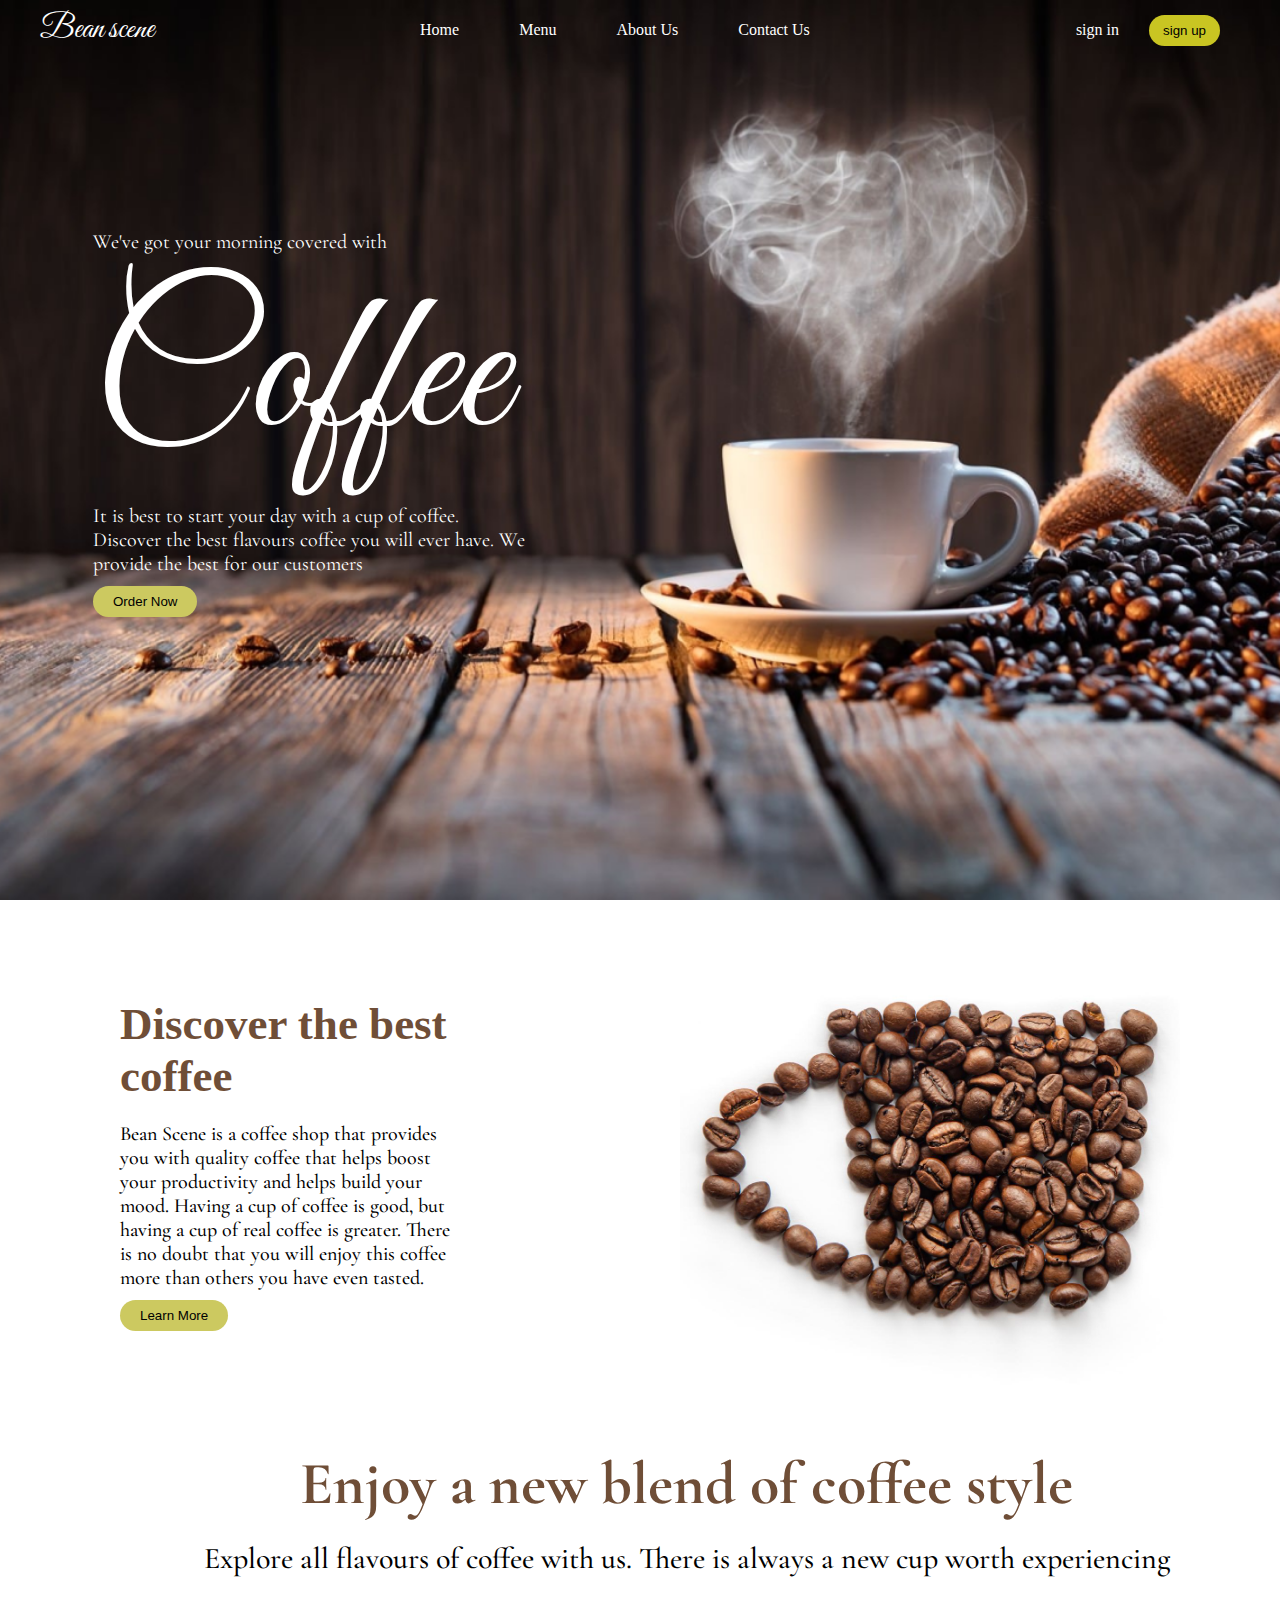
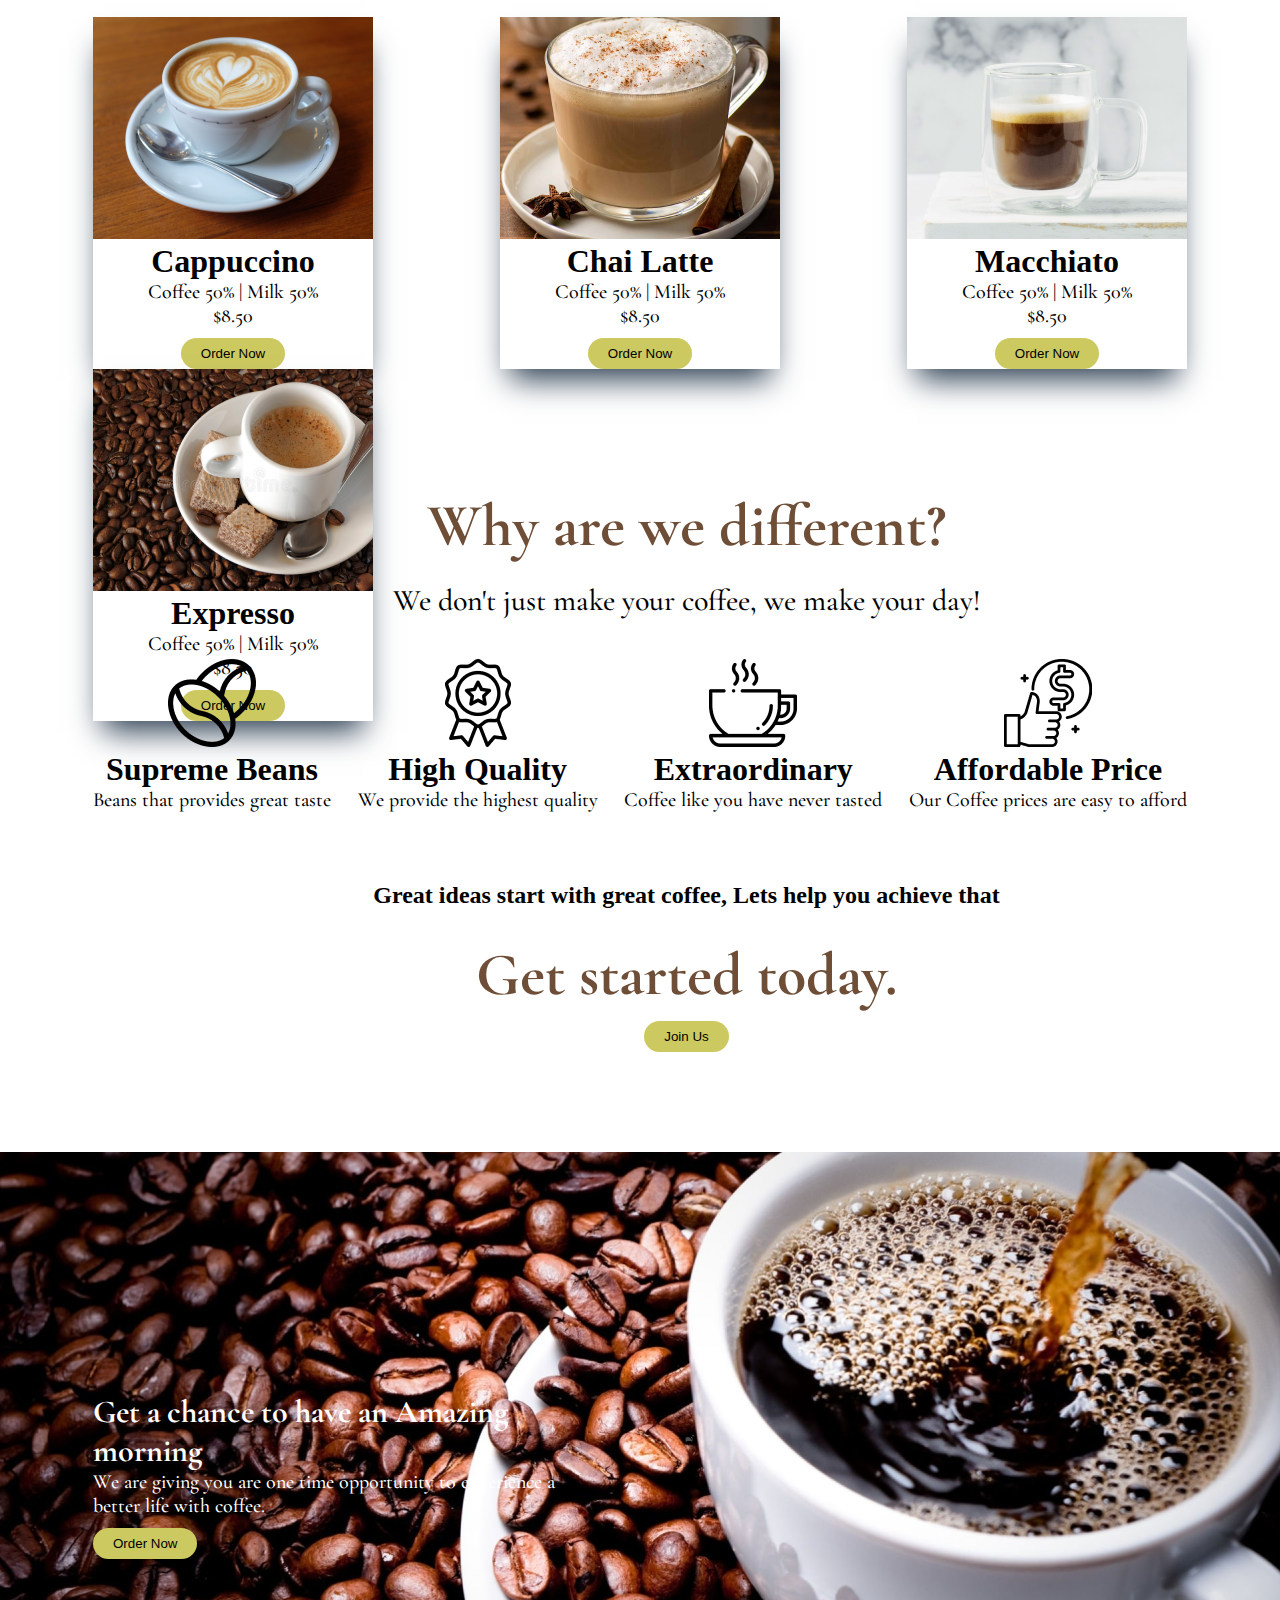
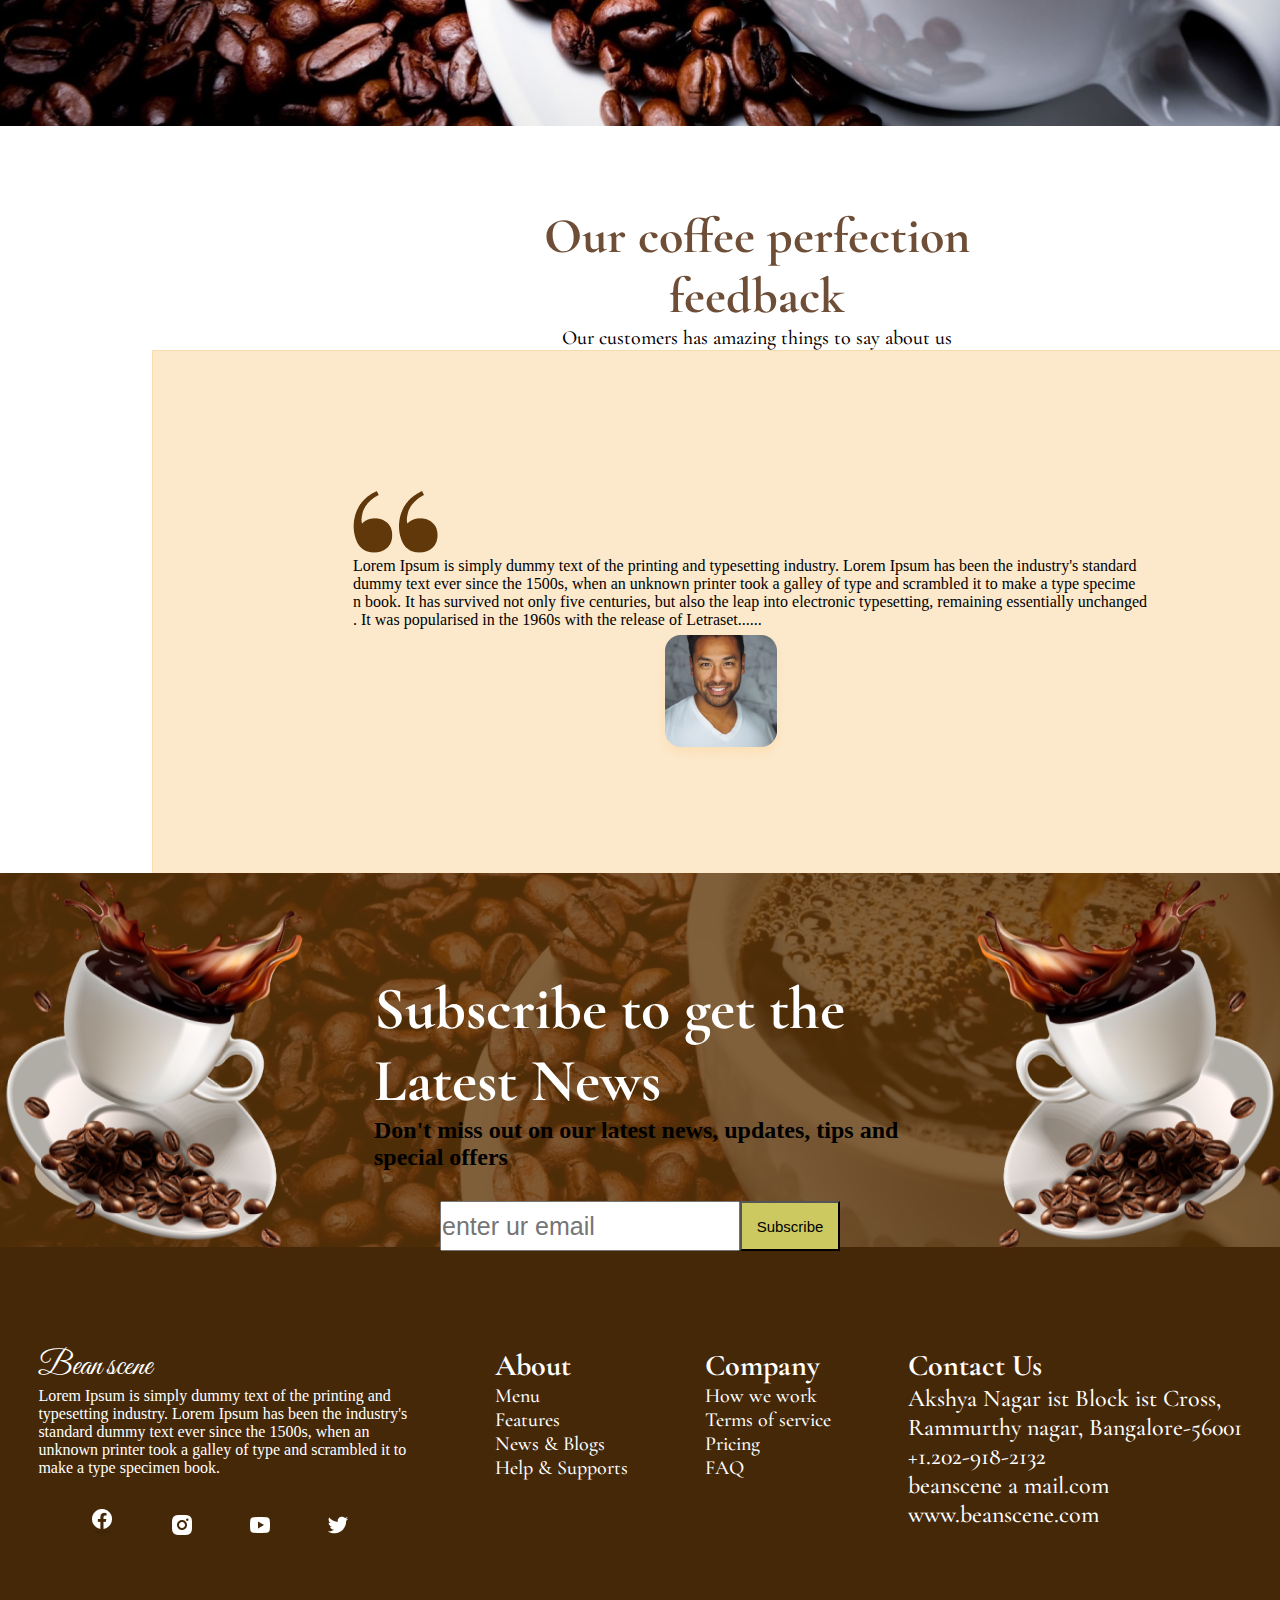
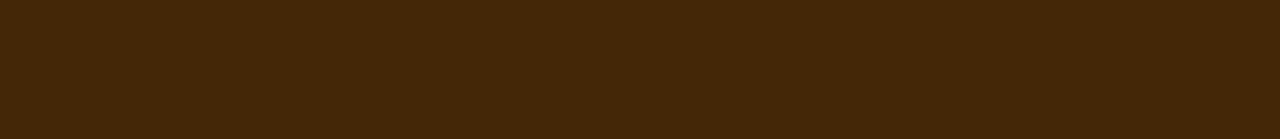
==== index.html @ 9c8582d9 "first commit" ====
<!DOCTYPE html>
<html lang="en">

<head>
    <meta charset="UTF-8">
    <meta name="viewport" content="width=device-width, initial-scale=1.0">
    <title>Document</title>
    <link rel="stylesheet" href="./style.css">
</head>

<body>
    <div class="container">
        <div class="navbar">
            <div class="navlogo">
                <h1>Bean scene</h1>
            </div>
            <div class="navlinks">
                <a href="">Home</a>
                <a href="">Menu</a>
                <a href="">About Us</a>
                <a href="">Contact Us</a>
            </div>
            <div class="navbutton">
                <a href="">sign in</a>
                <button>sign up</button>
            </div>
        </div>
        <div class="content">
            <h2>We've got your morning covered with</h2>
            <h1>Coffee</h1>
            <h3>It is best to start your day with a cup of coffee. Discover the best flavours coffee you will ever have.
                We provide the best for our customers</h3>
            <button>Order Now</button>
        </div>
    </div>
    <div class="section1">
        <div class="content2">
            <div class="content21">
                <h1>Discover the best coffee</h1>
                <h3>Bean Scene is a coffee shop that provides you with quality coffee that helps boost your productivity
                    and helps build your mood. Having a cup of coffee is good, but having a cup of real coffee is
                    greater. There is no doubt that you will enjoy this coffee more than others you have even tasted.
                </h3>

                <button>Learn More</button>
            </div>
            <div class="content22">
                <img src="./Assets/Maskgroup.png" alt="">
            </div>
        </div>
    </div>
    <div class="section2">
        <div class="content3">
            <h1>Enjoy a new blend of coffee style</h1>
            <h2>Explore all flavours of coffee with us. There is always a new cup worth experiencing</h2>
        </div>
        <div class="box">
            <div class="box1">
                <img src="./Assets/Rectangle7.png" alt="">
                <h1>Cappuccino</h1>
                <h2>Coffee 50% | Milk 50%</h2>
                <h2>$8.50</h2>
                <button>Order Now</button>
            </div>
            <div class="box2">
                <img src="./Assets/Rectangle9.png" alt="">
                <h1>Chai Latte</h1>
                <h2>Coffee 50% | Milk 50%</h2>
                <h2>$8.50</h2>
                <button>Order Now</button>

            </div>
            <div class="box3">
                <img src="./Assets/Rectangle11.png" alt="">
                <h1>Macchiato</h1>
                <h2>Coffee 50% | Milk 50%</h2>
                <h2>$8.50</h2>
                <button>Order Now</button>
            </div>
            <div class="box4">
                <img src="./Assets/Rectangle13.png" alt="">
                <h1>Expresso</h1>
                <h2>Coffee 50% | Milk 50%</h2>
                <h2>$8.50</h2>
                <button>Order Now</button>
            </div>
        </div>

    </div>
    <div class="section3">
        <div class="content4">
            <h1>Why are we different?</h1>
            <h2>We don't just make your coffee, we make your day!</h2>
        </div>
        <div class="box5">
            <div class="box51">
                <img src="./Assets/coffeeBeans1.png" alt="">
                <h1>Supreme Beans</h1>
                <h2>Beans that provides great taste</h2>
            </div>
            <div class="box52">
                <img src="./Assets/badge1.png" alt="">
                <h1>High Quality</h1>
                <h2>We provide the highest quality</h2>
            </div>
            <div class="box53">
                <img src="./Assets/coffeeCup1.png" alt="">
                <h1>Extraordinary</h1>
                <h2>Coffee like you have never tasted</h2>
            </div>
            <div class="box54">
                <img src="./Assets/bestPrice1.png" alt="">
                <h1>Affordable Price</h1>
                <h2>Our Coffee prices are easy to afford</h2>
            </div>

        </div>
        <div class="content5">
            <h2>Great ideas start with great coffee, Lets help you achieve that</h2>
            <h1>Get started today.</h1>
            <div class="content6">
                <button>Join Us</button>
            </div>
        </div>
    </div>
    <div class="section4">
        <div class="content7">
            <!-- <img src="./Assets/coffeeBean.png" alt=""> -->
            <h1>Get a chance to have an Amazing morning</h1>
            <h2>We are giving you are one time opportunity to experience a better life with coffee.</h2>
            <button>Order Now</button>
            <!-- <div class="content8">
                <img src="./Assets/cup.png" alt="">
            </div> -->

        </div>
    </div>
    <div class="section5">
        <div class="content8">
            <h1>Our coffee perfection feedback</h1>
            <h2>Our customers has amazing things to say about us</h2>
        </div>
        <div class="content9">
            <div class="content10">
                <img src="./Assets/quote.png" alt="">
                <p>Lorem Ipsum is simply dummy text of the printing and typesetting industry. Lorem Ipsum has been the
                    industry's standard <br>dummy text ever since the 1500s, when an unknown printer took a galley of
                    type
                    and
                    scrambled it to make a type specime <br>n book. It has survived not only five centuries, but also
                    the
                    leap
                    into electronic typesetting, remaining essentially unchanged <br>
                    . It was popularised in the 1960s with
                    the
                    release of Letraset......</p>

               


            </div>
            <span class="image"> <img src="./Assets/Rectangle91.png" alt=""></span>
        </div>
    </div>
    <div class="section6">
        <div class="content11">
            <img src="./Assets/pngwing1.png" alt="">
            <div class="content12">
                <h1>Subscribe to get the Latest News</h1>
                <h2>Don't miss out on our latest news, updates, tips and special offers</h2>
                <div class="content15">
                    <span class="content13">
                        <input type="text" placeholder="enter ur email">
                    </span>
                    <span class="content14">
                        <input type="submit" value="Subscribe">
                    </span>
                </div>
            </div>
            <img src="./Assets/pngwing2.png" alt="">
        </div>


    </div>
    <div class="section7">
        <!-- <img src="./Assets/fotterImage.png" alt=""> -->
        <div class="content16">
            <div>
                <h1>Bean scene</h1>
            </div>
            <div>
                <p>Lorem Ipsum is simply dummy text of the printing and typesetting industry. Lorem Ipsum has been the
                    industry's standard dummy text ever since the 1500s, when an unknown printer took a galley of type
                    and scrambled it to make a type specimen book.</p>
            </div>
            <div>
                <img src="./Assets/Group50.png" alt="">
                <img src="./Assets/Group51.png" alt="">
                <img src="./Assets/Group52.png" alt="">
                <img src="./Assets/Group53.png" alt="">
            </div>
        </div>
        <div class="content17">
            <h1>About</h1>
            <h2>Menu  <br>Features  <br>News & Blogs <br> Help & Supports</h2>
        </div>
        <div class="content18">
            <h1>Company</h1>
            <h2> How we work <br> Terms of service <br> Pricing  <br>FAQ
            </h2>
        </div>
        <div class="content19">
            <h1>Contact Us</h1>
            <h2>
                Akshya Nagar ist Block ist Cross, <BR> Rammurthy nagar, Bangalore-56001 <br> +1.202-918-2132  <br>beanscene a mail.com  <br>www.beanscene.com 
            </h2>
        </div>
    </div>

</body>

</html>
---- style.css ----
@import url('https://fonts.googleapis.com/css2?family=Cormorant+Garamond&display=swap');
@import url('https://fonts.googleapis.com/css2?family=Great+Vibes&display=swap');


* {
    margin: 0;
    padding: 0;
    box-sizing: border-box;
}

.container {
    width: 100%;
    height: 100vh;
    background-image: url("./Assets/coffeeImage.png");
    background-position: center;
    background-size: cover;
}

.navbar {
    width: 100%;
    height: 10px;
    display: flex;
    justify-content: space-between;
    align-items: center;
    padding: 30px 0px;
}

.navlogo {

    display: flex;
    justify-content: center;
    align-items: center;
    padding-left: 40px;
}

.navlogo h1 {
    font-family: "Great Vibes", serif;
    font-weight: 400;
    color: white;

}

.navlinks {
    display: flex;
    justify-content: space-evenly;
    align-items: center;
    gap: 60px;
}

.navlinks a {
    text-decoration: none;
    color: white;
}

.navbutton {
    display: flex;
    justify-content: space-around;
    align-items: center;
    gap: 30px;
    padding-right: 60px;
}

.navbutton button {
    border: none;
    text-decoration: none;
    background-color: #c9c522;
    color: black;
    border-radius: 50px;
    padding: 8px 14px;
}

.navbutton a {
    text-decoration: none;
    color: white;
}

.content {
    width: 527px;
    height: 490px;
    padding-top: 170px;
    padding-left: 93px;
    color: white;
}

.content h2 {
    font-family: "Cormorant Garamond", serif;
    font-weight: 400;
    font-size: 20px;
}

.content h3 {
    font-family: "Cormorant Garamond", serif;
    font-weight: 400;
    font-size: 20px;
}

.content h1 {
    font-family: "Great Vibes", serif;
    font-weight: 400;
    font-size: 200px;
}

.content button {
    border: none;
    background-color: #ccc960;
    color: black;
    margin-top: 10px;
    border-radius: 50px;
    padding: 8px 20px;
}

.section1 {
    width: 1180px;
    height: 448px;
    padding-top: 80px;
    padding-left: 120px;
    display: flex;
    justify-content: center;
    align-items: center;
}

.section1 .content2 {
    display: flex;
    justify-content: space-around;
    align-items: center;
}

.content2 .content21 h1 {
    color: #6F4E37;
    font-size: 45px;
    padding-bottom: 20px;

}

.content2 .content21 h3 {
    font-family: "Cormorant Garamond", serif;
    font-weight: 500;
    font-size: 20px;

}

.content2 .content21 button {
    border: none;
    background-color: #ccc960;
    color: black;
    margin-top: 10px;
    border-radius: 50px;
    padding: 8px 20px;

}

.content2 .content22 img {

    padding-left: 200px;
    margin-left: 30px;
}

.section2 {
    weight: 1180px;
    height: 542px;
    padding-top: 100px;
    padding-left: 93px;

}

.content3 h1 {
    display: flex;
    justify-content: center;
    align-items: center;
    color: #6F4E37;
    font-family: "Cormorant Garamond", serif;
    font-weight: 700;
    font-size: 60px;
}

.content3 h2 {
    display: flex;
    justify-content: center;
    align-items: center;
    padding-top: 20px;
    font-family: "Cormorant Garamond", serif;
    font-weight: 500;
    font-size: 30px;
}

.box {
    display: flex;
    justify-content: space-between;
    align-items: center;
    flex-wrap: wrap;
    padding-top: 40px;
    padding-right: 93px;
    text-align: center;
}

.box h2 {
    font-family: "Cormorant Garamond", serif;
    font-weight: 500;
    font-size: 20px;
}

.box1 {
    box-shadow: rgb(38, 57, 77) 0px 20px 30px -10px;

}

.box2 {
    box-shadow: rgb(38, 57, 77) 0px 20px 30px -10px;
}

.box3 {
    box-shadow: rgb(38, 57, 77) 0px 20px 30px -10px;
}

.box4 {
    box-shadow: rgb(38, 57, 77) 0px 20px 30px -10px;
}

.box button {
    border: none;
    background-color: #ccc960;
    color: black;
    margin-top: 10px;
    border-radius: 50px;
    padding: 8px 20px;
}

.section3 {
    weight: 1180px;
    height: 612pxpx;
    padding-top: 200px;
    padding-left: 93px;
}

.content4 h1 {
    display: flex;
    justify-content: center;
    align-items: center;
    color: #6F4E37;
    font-family: "Cormorant Garamond", serif;
    font-weight: 700;
    font-size: 60px;
}

.content4 h2 {
    display: flex;
    justify-content: center;
    align-items: center;
    padding-top: 20px;
    font-family: "Cormorant Garamond", serif;
    font-weight: 500;
    font-size: 30px;
}

.box5 {
    display: flex;
    justify-content: space-between;
    align-items: center;
    flex-wrap: wrap;
    padding-top: 40px;
    padding-right: 93px;
    text-align: center;
    padding-bottom: 70px;
}

.box5 h2 {
    font-family: "Cormorant Garamond", serif;
    font-weight: 500;
    font-size: 20px;
}

.content5 h1 {
    display: flex;
    justify-content: center;
    align-items: center;
    color: #6F4E37;
    font-family: "Cormorant Garamond", serif;
    font-weight: 700;
    font-size: 60px;
}

.content5 h2 {
    /* display: flex;
    justify-content: center;
    align-items: center; */
    text-align: center;
    padding-bottom: 30px;
}

.content6 {
    display: flex;
    justify-content: center;
    align-items: center;
    padding-bottom: 100px;
}

.content6 button {
    border: none;
    background-color: #ccc960;
    color: black;
    margin-top: 10px;
    border-radius: 50px;
    padding: 8px 20px;


}

.section4 {
    weight: 100%;
    height: 574px;
    padding-top: 200px;
    background-image: url("./Assets/Group36.png");
    /* background-image: url("./Assets/coffeeBean.png"); */
    background-size: cover;
    /* filter: opacity(0.8) brightness(50%); */
    /* filter: blur(5px); */
}

.content7 {
    width: 575px;
    Height: 304px;
    padding-top: 40px;
    padding-left: 93px;
}

.content7 h1 {
    color: white;
    font-family: "Cormorant Garamond", serif;
    font-weight: 1000;
}

.content7 h2 {
    font-family: "Cormorant Garamond", serif;
    font-weight: 500;
    font-size: 20px;
    color: white;
}

.content7 button {
    border: none;
    background-color: #ccc960;
    color: black;
    margin-top: 10px;
    border-radius: 50px;
    padding: 8px 20px;
}

/* .content8{
    width:300px ;
    height:467px ;
    padding-left: 893px;
    /* padding-top: 20px; */
/* }
.content8 img{
    margin-top: 2px;
} */
.section5 {
    width: 1062px;
    height: 747px;
    padding-top: 80px;
    padding-left: 152px;
    /* border: 1px solid #F9C06A6B */
}

.content8 h1 {
    text-align: center;
    color: #6F4E37;
    font-family: "Cormorant Garamond", serif;
    font-weight: 800;
    font-size: 50px;
    padding-left: 300px;
}

.content8 h2 {
    text-align: center;
    font-family: "Cormorant Garamond", serif;
    font-weight: 500;
    font-size: 20px;
    padding-left: 300px;
}

.content9 {
    width: 1200px;
    height: 524px;
    padding-top: 100px;
    padding-left: 200px;
    border: 1px solid #f9ca856b;
    background-color: #f9ca856b;
}

.content10 {
    width: 780;
    height: 184;
    padding-top: 40px;
    /* padding-left: 93px; */

}


.image {
    padding-left: 300px;

}






.section6 {
    width: 100%;
    height: 374px;
    padding-top: 100px;
    background-image: url("./Assets/Group46.png");
    background-size: cover;
}

.section6 .content11 {
    display: flex;
    justify-content: center;
    /* align-items: center; */
    /* margin-top:-100px; */
}

.content11 img {
    display: flex;
    justify-content: center;
    align-items: center;
    margin-top: -100px;
}

.content12 h1 {
    color: white;
    font-family: "Cormorant Garamond", serif;
    font-weight: 700;
    font-size: 60px;
}

.content15 {
    display: flex;
    justify-content: center;
    align-items: center;
    border-radius: 15px;
    padding-top: 30px;
}

.content13 input {
    width: 300px;
    height: 50px;
    color: black;
    font-size: 25px;

}

.content14 input {
    width: 100px;
    height: 50px;
    background-color: #ccc960;
    color: black;
    font-size: 15px;
}

.section7 {
    width: 100%;
    height: 492px;
    background-image: url("./Assets/Rectangle71.png");
    display: flex;
    justify-content: space-around;
    padding-top: 100px;
    color: white;
}

.content16 {
    width: 380px;
    height: 258px;
    /* padding-left: 50px; */
}

.content16 h1 {
    font-family: "Great Vibes", serif;
    font-weight: 400;
}

.content16 img {
    padding-top: 30px;
    padding-left: 50px;
}

.content17 h1 {
    font-family: "Cormorant Garamond", serif;
    font-weight: 700;
    font-size: 30px;
}

.content17 h2 {

    font-family: "Cormorant Garamond", serif;
    font-weight: 500;
    font-size: 20px;
}

.content18 h1 {
    font-family: "Cormorant Garamond", serif;
    font-weight: 700;
    font-size: 30px;
}

.content18 h2 {
    font-family: "Cormorant Garamond", serif;
    font-weight: 500;
    font-size: 20px;
}

.content19 h1 {
    font-family: "Cormorant Garamond", serif;
    font-weight: 700;
    font-size: 30px;
}

.content19 h2 {
    font-family: "Cormorant Garamond", serif;
    font-weight: 500;
    font-size: 20x;
}
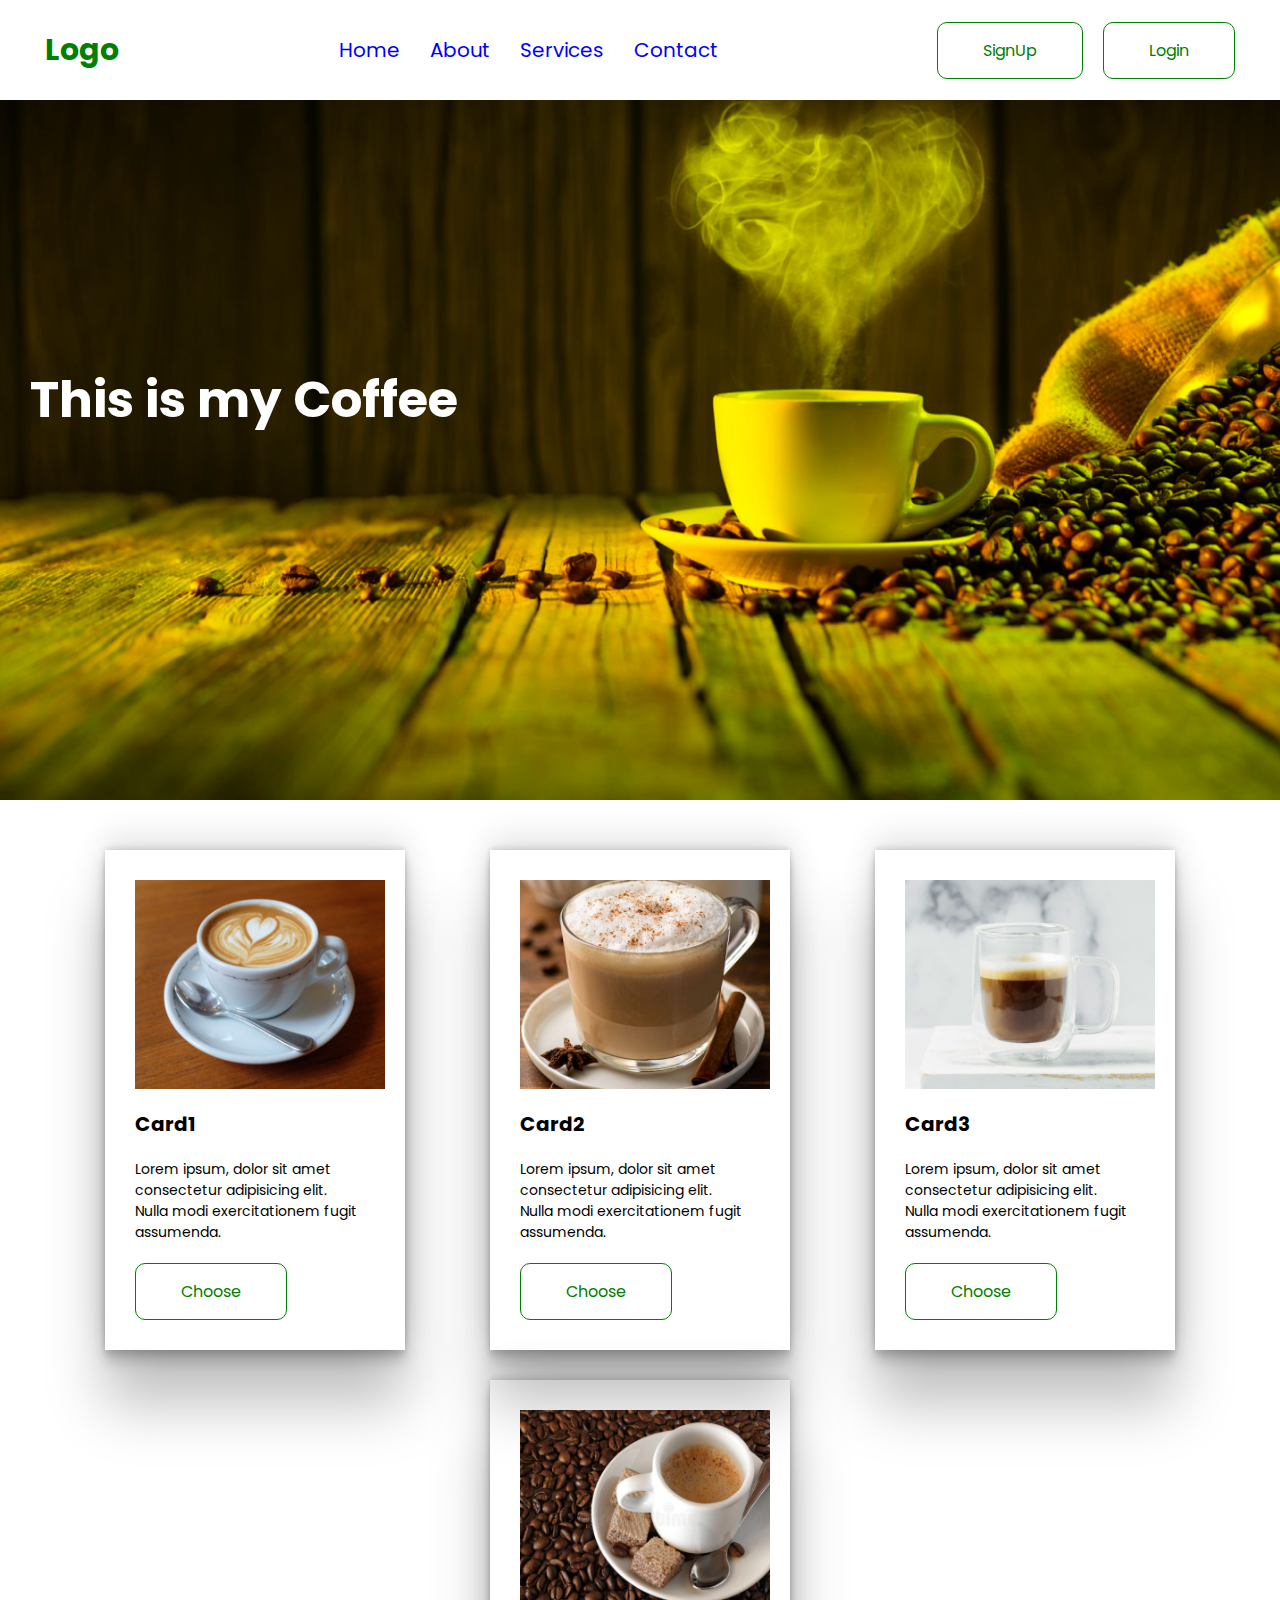
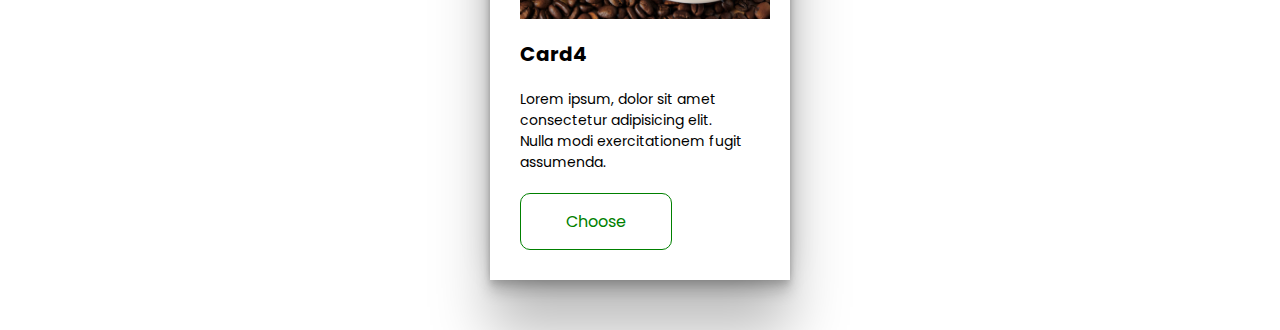
==== commit 645626f0: "updatedcode" ====
--- a/index.html
+++ b/index.html
@@ -1,222 +1,77 @@
 <!DOCTYPE html>
 <html lang="en">
+  <head>
+    <meta charset="UTF-8" />
+    <meta name="viewport" content="width=device-width, initial-scale=1.0" />
+    <title>Document</title>
+    <link rel="stylesheet" href="./style.css" />
+  </head>
+  <body>
+    <div class="navbar">
+      <div class="nav-logo">
+        <h1>Logo</h1>
+      </div>
 
-<head>
-    <meta charset="UTF-8">
-    <meta name="viewport" content="width=device-width, initial-scale=1.0">
-    <title>Document</title>
-    <link rel="stylesheet" href="./style.css">
-</head>
+      <div class="nav-links">
+        <a href="">Home</a>
+        <a href="">About</a>
+        <a href="">Services</a>
+        <a href="">Contact</a>
+      </div>
 
-<body>
-    <div class="container">
-        <div class="navbar">
-            <div class="navlogo">
-                <h1>Bean scene</h1>
-            </div>
-            <div class="navlinks">
-                <a href="">Home</a>
-                <a href="">Menu</a>
-                <a href="">About Us</a>
-                <a href="">Contact Us</a>
-            </div>
-            <div class="navbutton">
-                <a href="">sign in</a>
-                <button>sign up</button>
-            </div>
-        </div>
-        <div class="content">
-            <h2>We've got your morning covered with</h2>
-            <h1>Coffee</h1>
-            <h3>It is best to start your day with a cup of coffee. Discover the best flavours coffee you will ever have.
-                We provide the best for our customers</h3>
-            <button>Order Now</button>
-        </div>
-    </div>
-    <div class="section1">
-        <div class="content2">
-            <div class="content21">
-                <h1>Discover the best coffee</h1>
-                <h3>Bean Scene is a coffee shop that provides you with quality coffee that helps boost your productivity
-                    and helps build your mood. Having a cup of coffee is good, but having a cup of real coffee is
-                    greater. There is no doubt that you will enjoy this coffee more than others you have even tasted.
-                </h3>
+      <div class="nav-buttons">
+        <button>SignUp</button>
+        <button>Login</button>
+      </div>
 
-                <button>Learn More</button>
-            </div>
-            <div class="content22">
-                <img src="./Assets/Maskgroup.png" alt="">
-            </div>
-        </div>
-    </div>
-    <div class="section2">
-        <div class="content3">
-            <h1>Enjoy a new blend of coffee style</h1>
-            <h2>Explore all flavours of coffee with us. There is always a new cup worth experiencing</h2>
-        </div>
-        <div class="box">
-            <div class="box1">
-                <img src="./Assets/Rectangle7.png" alt="">
-                <h1>Cappuccino</h1>
-                <h2>Coffee 50% | Milk 50%</h2>
-                <h2>$8.50</h2>
-                <button>Order Now</button>
-            </div>
-            <div class="box2">
-                <img src="./Assets/Rectangle9.png" alt="">
-                <h1>Chai Latte</h1>
-                <h2>Coffee 50% | Milk 50%</h2>
-                <h2>$8.50</h2>
-                <button>Order Now</button>
-
-            </div>
-            <div class="box3">
-                <img src="./Assets/Rectangle11.png" alt="">
-                <h1>Macchiato</h1>
-                <h2>Coffee 50% | Milk 50%</h2>
-                <h2>$8.50</h2>
-                <button>Order Now</button>
-            </div>
-            <div class="box4">
-                <img src="./Assets/Rectangle13.png" alt="">
-                <h1>Expresso</h1>
-                <h2>Coffee 50% | Milk 50%</h2>
-                <h2>$8.50</h2>
-                <button>Order Now</button>
-            </div>
-        </div>
-
-    </div>
-    <div class="section3">
-        <div class="content4">
-            <h1>Why are we different?</h1>
-            <h2>We don't just make your coffee, we make your day!</h2>
-        </div>
-        <div class="box5">
-            <div class="box51">
-                <img src="./Assets/coffeeBeans1.png" alt="">
-                <h1>Supreme Beans</h1>
-                <h2>Beans that provides great taste</h2>
-            </div>
-            <div class="box52">
-                <img src="./Assets/badge1.png" alt="">
-                <h1>High Quality</h1>
-                <h2>We provide the highest quality</h2>
-            </div>
-            <div class="box53">
-                <img src="./Assets/coffeeCup1.png" alt="">
-                <h1>Extraordinary</h1>
-                <h2>Coffee like you have never tasted</h2>
-            </div>
-            <div class="box54">
-                <img src="./Assets/bestPrice1.png" alt="">
-                <h1>Affordable Price</h1>
-                <h2>Our Coffee prices are easy to afford</h2>
-            </div>
-
-        </div>
-        <div class="content5">
-            <h2>Great ideas start with great coffee, Lets help you achieve that</h2>
-            <h1>Get started today.</h1>
-            <div class="content6">
-                <button>Join Us</button>
-            </div>
-        </div>
-    </div>
-    <div class="section4">
-        <div class="content7">
-            <!-- <img src="./Assets/coffeeBean.png" alt=""> -->
-            <h1>Get a chance to have an Amazing morning</h1>
-            <h2>We are giving you are one time opportunity to experience a better life with coffee.</h2>
-            <button>Order Now</button>
-            <!-- <div class="content8">
-                <img src="./Assets/cup.png" alt="">
-            </div> -->
-
-        </div>
-    </div>
-    <div class="section5">
-        <div class="content8">
-            <h1>Our coffee perfection feedback</h1>
-            <h2>Our customers has amazing things to say about us</h2>
-        </div>
-        <div class="content9">
-            <div class="content10">
-                <img src="./Assets/quote.png" alt="">
-                <p>Lorem Ipsum is simply dummy text of the printing and typesetting industry. Lorem Ipsum has been the
-                    industry's standard <br>dummy text ever since the 1500s, when an unknown printer took a galley of
-                    type
-                    and
-                    scrambled it to make a type specime <br>n book. It has survived not only five centuries, but also
-                    the
-                    leap
-                    into electronic typesetting, remaining essentially unchanged <br>
-                    . It was popularised in the 1960s with
-                    the
-                    release of Letraset......</p>
-
-               
-
-
-            </div>
-            <span class="image"> <img src="./Assets/Rectangle91.png" alt=""></span>
-        </div>
-    </div>
-    <div class="section6">
-        <div class="content11">
-            <img src="./Assets/pngwing1.png" alt="">
-            <div class="content12">
-                <h1>Subscribe to get the Latest News</h1>
-                <h2>Don't miss out on our latest news, updates, tips and special offers</h2>
-                <div class="content15">
-                    <span class="content13">
-                        <input type="text" placeholder="enter ur email">
-                    </span>
-                    <span class="content14">
-                        <input type="submit" value="Subscribe">
-                    </span>
-                </div>
-            </div>
-            <img src="./Assets/pngwing2.png" alt="">
-        </div>
-
-
-    </div>
-    <div class="section7">
-        <!-- <img src="./Assets/fotterImage.png" alt=""> -->
-        <div class="content16">
-            <div>
-                <h1>Bean scene</h1>
-            </div>
-            <div>
-                <p>Lorem Ipsum is simply dummy text of the printing and typesetting industry. Lorem Ipsum has been the
-                    industry's standard dummy text ever since the 1500s, when an unknown printer took a galley of type
-                    and scrambled it to make a type specimen book.</p>
-            </div>
-            <div>
-                <img src="./Assets/Group50.png" alt="">
-                <img src="./Assets/Group51.png" alt="">
-                <img src="./Assets/Group52.png" alt="">
-                <img src="./Assets/Group53.png" alt="">
-            </div>
-        </div>
-        <div class="content17">
-            <h1>About</h1>
-            <h2>Menu  <br>Features  <br>News & Blogs <br> Help & Supports</h2>
-        </div>
-        <div class="content18">
-            <h1>Company</h1>
-            <h2> How we work <br> Terms of service <br> Pricing  <br>FAQ
-            </h2>
-        </div>
-        <div class="content19">
-            <h1>Contact Us</h1>
-            <h2>
-                Akshya Nagar ist Block ist Cross, <BR> Rammurthy nagar, Bangalore-56001 <br> +1.202-918-2132  <br>beanscene a mail.com  <br>www.beanscene.com 
-            </h2>
-        </div>
+      <div class="ham-burger">
+        <div class="line1"></div>
+        <div class="line2"></div>
+        <div class="line3"></div>
+      </div>
     </div>
 
-</body>
+    <div class="hero-section">
+      <h1>This is my Coffee</h1>
+    </div>
 
-</html>+    <div class="card-section">
+      <div class="card">
+        <img src="./Assets/Rectangle7.png" alt="" />
+        <h1>Card1</h1>
+        <p>
+          Lorem ipsum, dolor sit amet consectetur adipisicing elit. <span></span>Nulla modi
+          exercitationem fugit assumenda.
+        </p>
+        <button>Choose</button>
+      </div>
+      <div class="card">
+        <img src="./Assets/Rectangle9.png" alt="" />
+        <h1>Card2</h1>
+        <p>
+          Lorem ipsum, dolor sit amet consectetur adipisicing elit. <span></span>Nulla modi
+          exercitationem fugit assumenda.
+        </p>
+        <button>Choose</button>
+      </div>
+      <div class="card">
+        <img src="./Assets/Rectangle11.png" alt="" />
+        <h1>Card3</h1>
+        <p>
+          Lorem ipsum, dolor sit amet consectetur adipisicing elit. <span></span>Nulla modi
+          exercitationem fugit assumenda.
+        </p>
+        <button>Choose</button>
+      </div>
+      <div class="card">
+        <img src="./Assets/Rectangle13.png" alt="" />
+        <h1>Card4</h1>
+        <p>
+          Lorem ipsum, dolor sit amet consectetur adipisicing elit. <span></span>Nulla modi
+          exercitationem fugit assumenda.
+        </p>
+        <button>Choose</button>
+      </div>
+    </div>
+  </body>
+</html>
--- a/style.css
+++ b/style.css
@@ -1,524 +1,167 @@
-@import url('https://fonts.googleapis.com/css2?family=Cormorant+Garamond&display=swap');
-@import url('https://fonts.googleapis.com/css2?family=Great+Vibes&display=swap');
-
+@import url("https://fonts.googleapis.com/css2?family=Poppins:ital,wght@0,100;0,200;0,300;0,400;0,500;0,600;0,700;0,800;0,900;1,100;1,200;1,300;1,400;1,500;1,600;1,700;1,800;1,900&display=swap");
 
 * {
-    margin: 0;
-    padding: 0;
-    box-sizing: border-box;
+  padding: 0;
+  margin: 0;
+  box-sizing: border-box;
+  font-family: "Poppins", serif;
 }
 
-.container {
-    width: 100%;
-    height: 100vh;
-    background-image: url("./Assets/coffeeImage.png");
-    background-position: center;
-    background-size: cover;
+span {
+  display: block;
 }
 
 .navbar {
-    width: 100%;
-    height: 10px;
-    display: flex;
-    justify-content: space-between;
-    align-items: center;
-    padding: 30px 0px;
+  width: 100%;
+  height: 100px;
+  display: flex;
+  justify-content: space-between;
+  align-items: center;
+  padding: 15px 45px;
+  position: fixed;
+  z-index: 999999;
+  background-color: white;
 }
 
-.navlogo {
-
-    display: flex;
-    justify-content: center;
-    align-items: center;
-    padding-left: 40px;
+.nav-logo {
+  display: flex;
+  justify-content: center;
+  align-items: center;
 }
 
-.navlogo h1 {
-    font-family: "Great Vibes", serif;
-    font-weight: 400;
-    color: white;
-
+.nav-logo h1 {
+  font-size: 30px;
+  color: green;
 }
 
-.navlinks {
-    display: flex;
-    justify-content: space-evenly;
-    align-items: center;
-    gap: 60px;
+.nav-links {
+  display: flex;
+  justify-content: center;
+  align-items: center;
+  gap: 30px;
 }
 
-.navlinks a {
-    text-decoration: none;
-    color: white;
+.nav-links a {
+  text-decoration: none;
+  font-size: 20px;
+  color: blue;
 }
 
-.navbutton {
-    display: flex;
-    justify-content: space-around;
-    align-items: center;
-    gap: 30px;
-    padding-right: 60px;
+.nav-buttons {
+  display: flex;
+  justify-content: center;
+  align-items: center;
+  gap: 20px;
 }
 
-.navbutton button {
-    border: none;
-    text-decoration: none;
-    background-color: #c9c522;
-    color: black;
-    border-radius: 50px;
-    padding: 8px 14px;
+.nav-buttons button {
+  background-color: white;
+  color: green;
+  border: 1px solid green;
+  padding: 15px 45px;
+  font-size: 16px;
+  border-radius: 10px;
+  cursor: pointer;
 }
 
-.navbutton a {
-    text-decoration: none;
-    color: white;
+.ham-burger {
+  display: flex;
+  justify-content: center;
+  align-items: center;
+  flex-direction: column;
+  cursor: pointer;
+  display: none;
 }
 
-.content {
-    width: 527px;
-    height: 490px;
-    padding-top: 170px;
-    padding-left: 93px;
-    color: white;
+.line1,
+.line2,
+.line3 {
+  width: 42px;
+  height: 8px;
+  background-color: black;
+  margin: 3px;
 }
 
-.content h2 {
-    font-family: "Cormorant Garamond", serif;
-    font-weight: 400;
-    font-size: 20px;
+@media (max-width: 1000px) {
+  .nav-links,
+  .nav-buttons {
+    display: none;
+  }
+  .ham-burger {
+    display: block;
+  }
 }
 
-.content h3 {
-    font-family: "Cormorant Garamond", serif;
-    font-weight: 400;
-    font-size: 20px;
+.hero-section {
+  width: 100%;
+  height: 800px;
+  background-image: url("./Assets/coffeeImage.png");
+  background-repeat: no-repeat;
+  background-position: center;
+  background-size: cover;
+  background-blend-mode: darken;
+  background-color: yellow;
+  z-index: -1;
+  padding: 100px 30px;
+  display: flex;
+  justify-content: flex-start;
+  align-items: center;
 }
 
-.content h1 {
-    font-family: "Great Vibes", serif;
-    font-weight: 400;
-    font-size: 200px;
+.hero-section h1 {
+  color: white;
+  font-size: 50px;
 }
 
-.content button {
-    border: none;
-    background-color: #ccc960;
-    color: black;
-    margin-top: 10px;
-    border-radius: 50px;
-    padding: 8px 20px;
+.card-section {
+  width: 100%;
+  display: flex;
+  justify-content: space-evenly;
+  align-items: center;
+  gap: 30px;
+  padding: 50px;
+  flex-wrap: wrap;
 }
 
-.section1 {
-    width: 1180px;
-    height: 448px;
-    padding-top: 80px;
-    padding-left: 120px;
-    display: flex;
-    justify-content: center;
-    align-items: center;
+.card {
+  width: 300px;
+  height: 500px;
+  display: flex;
+  justify-content: center;
+  align-items: flex-start;
+  flex-direction: column;
+  gap: 20px;
+  padding: 30px;
+  box-shadow: rgba(0, 0, 0, 0.25) 0px 54px 55px,
+    rgba(0, 0, 0, 0.12) 0px -12px 30px, rgba(0, 0, 0, 0.12) 0px 4px 6px,
+    rgba(0, 0, 0, 0.17) 0px 12px 13px, rgba(0, 0, 0, 0.09) 0px -3px 5px;
 }
 
-.section1 .content2 {
-    display: flex;
-    justify-content: space-around;
-    align-items: center;
+.card img {
+  width: 250px;
+  height: 250px;
 }
 
-.content2 .content21 h1 {
-    color: #6F4E37;
-    font-size: 45px;
-    padding-bottom: 20px;
-
+.card h1 {
+  font-size: 20px;
 }
 
-.content2 .content21 h3 {
-    font-family: "Cormorant Garamond", serif;
-    font-weight: 500;
-    font-size: 20px;
-
+.card p {
+  font-size: 14px;
 }
 
-.content2 .content21 button {
-    border: none;
-    background-color: #ccc960;
-    color: black;
-    margin-top: 10px;
-    border-radius: 50px;
-    padding: 8px 20px;
-
+.card button {
+  background-color: white;
+  color: green;
+  border: 1px solid green;
+  padding: 15px 45px;
+  font-size: 16px;
+  border-radius: 10px;
+  cursor: pointer;
 }
 
-.content2 .content22 img {
-
-    padding-left: 200px;
-    margin-left: 30px;
+button:hover {
+  background-color: green;
+  border: none;
+  color: white;
 }
-
-.section2 {
-    weight: 1180px;
-    height: 542px;
-    padding-top: 100px;
-    padding-left: 93px;
-
-}
-
-.content3 h1 {
-    display: flex;
-    justify-content: center;
-    align-items: center;
-    color: #6F4E37;
-    font-family: "Cormorant Garamond", serif;
-    font-weight: 700;
-    font-size: 60px;
-}
-
-.content3 h2 {
-    display: flex;
-    justify-content: center;
-    align-items: center;
-    padding-top: 20px;
-    font-family: "Cormorant Garamond", serif;
-    font-weight: 500;
-    font-size: 30px;
-}
-
-.box {
-    display: flex;
-    justify-content: space-between;
-    align-items: center;
-    flex-wrap: wrap;
-    padding-top: 40px;
-    padding-right: 93px;
-    text-align: center;
-}
-
-.box h2 {
-    font-family: "Cormorant Garamond", serif;
-    font-weight: 500;
-    font-size: 20px;
-}
-
-.box1 {
-    box-shadow: rgb(38, 57, 77) 0px 20px 30px -10px;
-
-}
-
-.box2 {
-    box-shadow: rgb(38, 57, 77) 0px 20px 30px -10px;
-}
-
-.box3 {
-    box-shadow: rgb(38, 57, 77) 0px 20px 30px -10px;
-}
-
-.box4 {
-    box-shadow: rgb(38, 57, 77) 0px 20px 30px -10px;
-}
-
-.box button {
-    border: none;
-    background-color: #ccc960;
-    color: black;
-    margin-top: 10px;
-    border-radius: 50px;
-    padding: 8px 20px;
-}
-
-.section3 {
-    weight: 1180px;
-    height: 612pxpx;
-    padding-top: 200px;
-    padding-left: 93px;
-}
-
-.content4 h1 {
-    display: flex;
-    justify-content: center;
-    align-items: center;
-    color: #6F4E37;
-    font-family: "Cormorant Garamond", serif;
-    font-weight: 700;
-    font-size: 60px;
-}
-
-.content4 h2 {
-    display: flex;
-    justify-content: center;
-    align-items: center;
-    padding-top: 20px;
-    font-family: "Cormorant Garamond", serif;
-    font-weight: 500;
-    font-size: 30px;
-}
-
-.box5 {
-    display: flex;
-    justify-content: space-between;
-    align-items: center;
-    flex-wrap: wrap;
-    padding-top: 40px;
-    padding-right: 93px;
-    text-align: center;
-    padding-bottom: 70px;
-}
-
-.box5 h2 {
-    font-family: "Cormorant Garamond", serif;
-    font-weight: 500;
-    font-size: 20px;
-}
-
-.content5 h1 {
-    display: flex;
-    justify-content: center;
-    align-items: center;
-    color: #6F4E37;
-    font-family: "Cormorant Garamond", serif;
-    font-weight: 700;
-    font-size: 60px;
-}
-
-.content5 h2 {
-    /* display: flex;
-    justify-content: center;
-    align-items: center; */
-    text-align: center;
-    padding-bottom: 30px;
-}
-
-.content6 {
-    display: flex;
-    justify-content: center;
-    align-items: center;
-    padding-bottom: 100px;
-}
-
-.content6 button {
-    border: none;
-    background-color: #ccc960;
-    color: black;
-    margin-top: 10px;
-    border-radius: 50px;
-    padding: 8px 20px;
-
-
-}
-
-.section4 {
-    weight: 100%;
-    height: 574px;
-    padding-top: 200px;
-    background-image: url("./Assets/Group36.png");
-    /* background-image: url("./Assets/coffeeBean.png"); */
-    background-size: cover;
-    /* filter: opacity(0.8) brightness(50%); */
-    /* filter: blur(5px); */
-}
-
-.content7 {
-    width: 575px;
-    Height: 304px;
-    padding-top: 40px;
-    padding-left: 93px;
-}
-
-.content7 h1 {
-    color: white;
-    font-family: "Cormorant Garamond", serif;
-    font-weight: 1000;
-}
-
-.content7 h2 {
-    font-family: "Cormorant Garamond", serif;
-    font-weight: 500;
-    font-size: 20px;
-    color: white;
-}
-
-.content7 button {
-    border: none;
-    background-color: #ccc960;
-    color: black;
-    margin-top: 10px;
-    border-radius: 50px;
-    padding: 8px 20px;
-}
-
-/* .content8{
-    width:300px ;
-    height:467px ;
-    padding-left: 893px;
-    /* padding-top: 20px; */
-/* }
-.content8 img{
-    margin-top: 2px;
-} */
-.section5 {
-    width: 1062px;
-    height: 747px;
-    padding-top: 80px;
-    padding-left: 152px;
-    /* border: 1px solid #F9C06A6B */
-}
-
-.content8 h1 {
-    text-align: center;
-    color: #6F4E37;
-    font-family: "Cormorant Garamond", serif;
-    font-weight: 800;
-    font-size: 50px;
-    padding-left: 300px;
-}
-
-.content8 h2 {
-    text-align: center;
-    font-family: "Cormorant Garamond", serif;
-    font-weight: 500;
-    font-size: 20px;
-    padding-left: 300px;
-}
-
-.content9 {
-    width: 1200px;
-    height: 524px;
-    padding-top: 100px;
-    padding-left: 200px;
-    border: 1px solid #f9ca856b;
-    background-color: #f9ca856b;
-}
-
-.content10 {
-    width: 780;
-    height: 184;
-    padding-top: 40px;
-    /* padding-left: 93px; */
-
-}
-
-
-.image {
-    padding-left: 300px;
-
-}
-
-
-
-
-
-
-.section6 {
-    width: 100%;
-    height: 374px;
-    padding-top: 100px;
-    background-image: url("./Assets/Group46.png");
-    background-size: cover;
-}
-
-.section6 .content11 {
-    display: flex;
-    justify-content: center;
-    /* align-items: center; */
-    /* margin-top:-100px; */
-}
-
-.content11 img {
-    display: flex;
-    justify-content: center;
-    align-items: center;
-    margin-top: -100px;
-}
-
-.content12 h1 {
-    color: white;
-    font-family: "Cormorant Garamond", serif;
-    font-weight: 700;
-    font-size: 60px;
-}
-
-.content15 {
-    display: flex;
-    justify-content: center;
-    align-items: center;
-    border-radius: 15px;
-    padding-top: 30px;
-}
-
-.content13 input {
-    width: 300px;
-    height: 50px;
-    color: black;
-    font-size: 25px;
-
-}
-
-.content14 input {
-    width: 100px;
-    height: 50px;
-    background-color: #ccc960;
-    color: black;
-    font-size: 15px;
-}
-
-.section7 {
-    width: 100%;
-    height: 492px;
-    background-image: url("./Assets/Rectangle71.png");
-    display: flex;
-    justify-content: space-around;
-    padding-top: 100px;
-    color: white;
-}
-
-.content16 {
-    width: 380px;
-    height: 258px;
-    /* padding-left: 50px; */
-}
-
-.content16 h1 {
-    font-family: "Great Vibes", serif;
-    font-weight: 400;
-}
-
-.content16 img {
-    padding-top: 30px;
-    padding-left: 50px;
-}
-
-.content17 h1 {
-    font-family: "Cormorant Garamond", serif;
-    font-weight: 700;
-    font-size: 30px;
-}
-
-.content17 h2 {
-
-    font-family: "Cormorant Garamond", serif;
-    font-weight: 500;
-    font-size: 20px;
-}
-
-.content18 h1 {
-    font-family: "Cormorant Garamond", serif;
-    font-weight: 700;
-    font-size: 30px;
-}
-
-.content18 h2 {
-    font-family: "Cormorant Garamond", serif;
-    font-weight: 500;
-    font-size: 20px;
-}
-
-.content19 h1 {
-    font-family: "Cormorant Garamond", serif;
-    font-weight: 700;
-    font-size: 30px;
-}
-
-.content19 h2 {
-    font-family: "Cormorant Garamond", serif;
-    font-weight: 500;
-    font-size: 20x;
-}